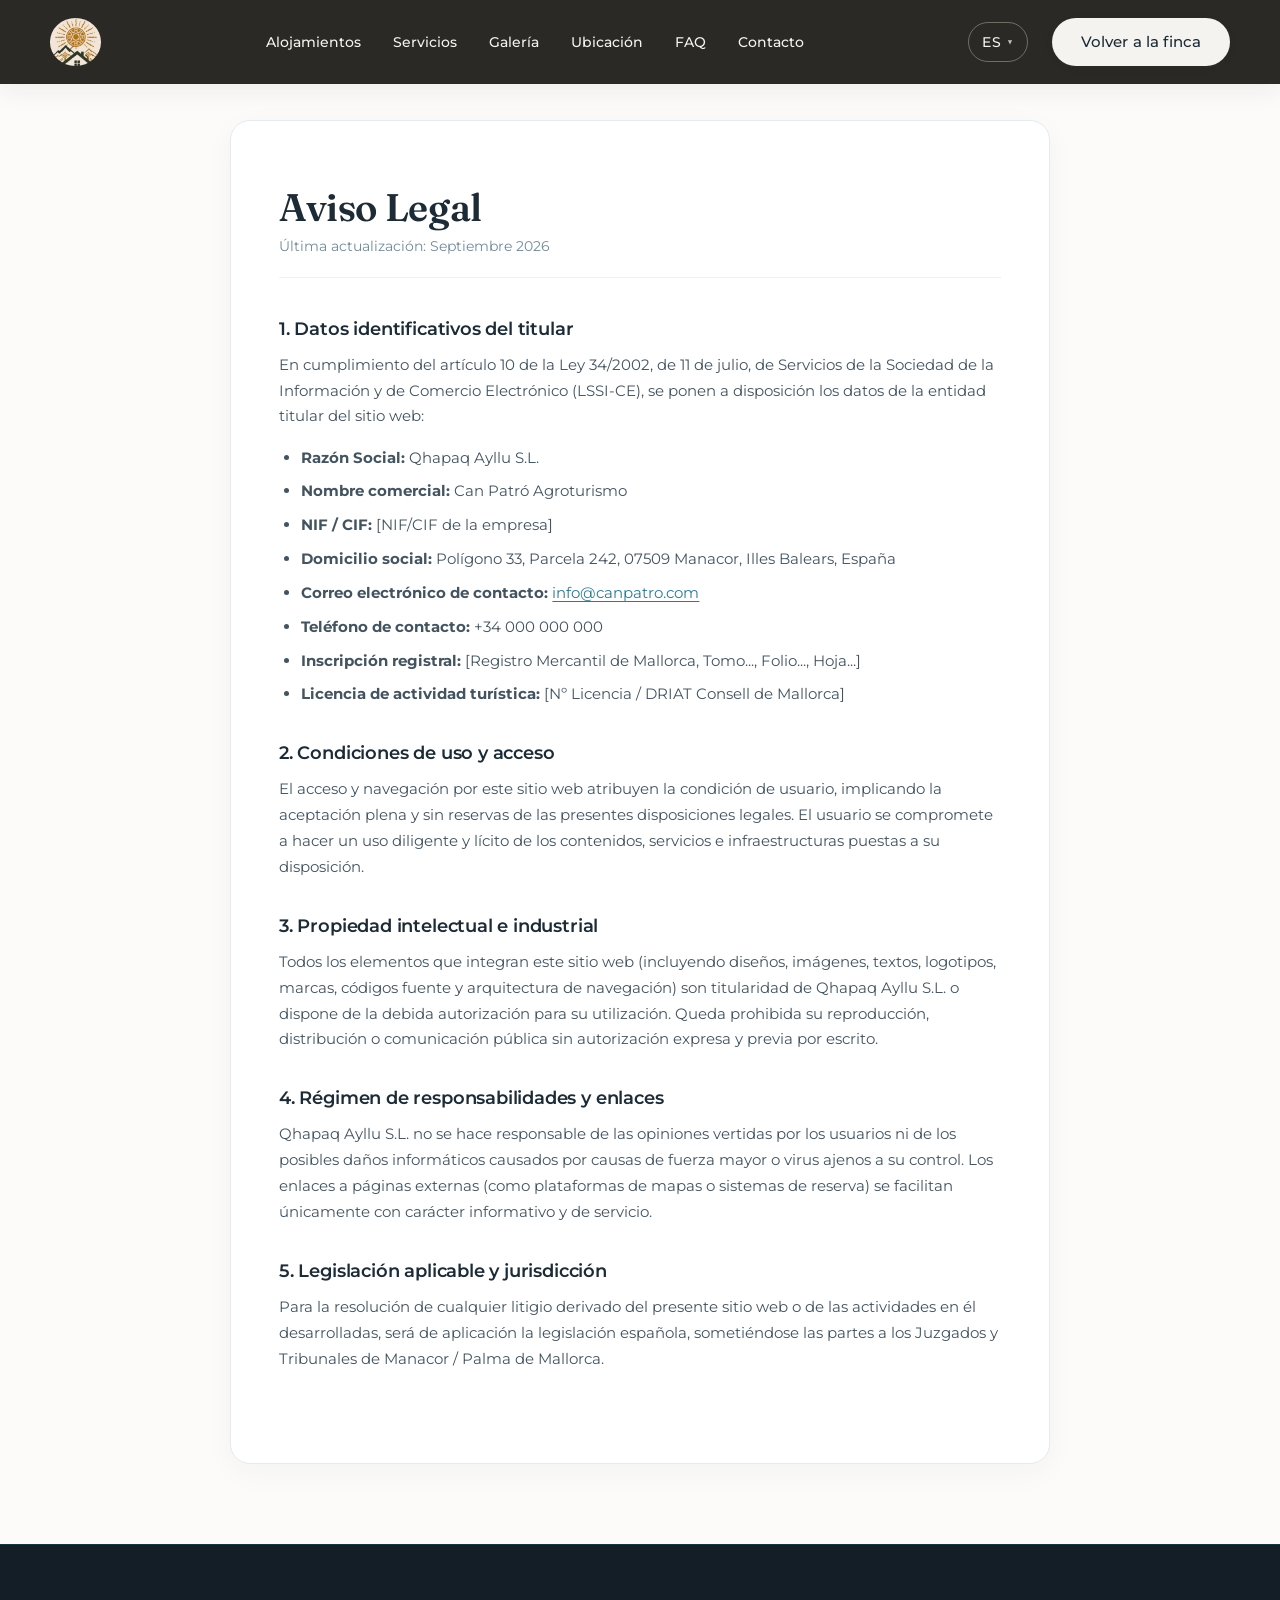
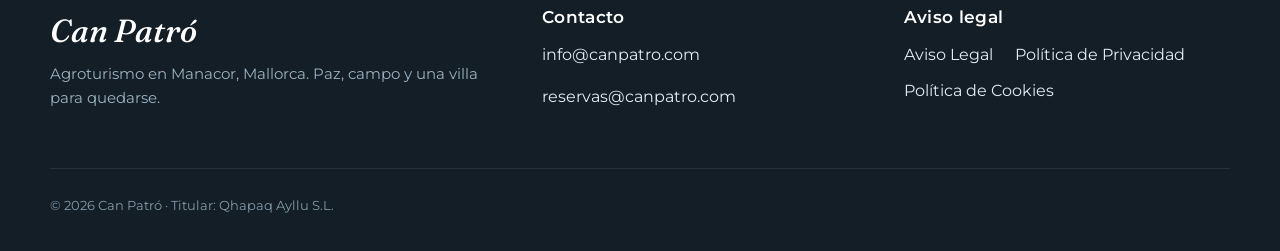
==== aviso-legal.html @ a67575df "Creacion de 4 paginas, reservar.html, las 3 de cosas legales, funciona traduccion en todas." ====
<!DOCTYPE html>
<html lang="es">
  <head>
    <meta charset="utf-8" />
    <meta name="viewport" content="width=device-width, initial-scale=1.0" />
    <title>Aviso Legal | Can Patró Agroturismo</title>
    <link rel="icon" type="image/png" href="logocircular.png" />
    <link rel="preconnect" href="https://fonts.googleapis.com" />
    <link rel="preconnect" href="https://fonts.gstatic.com" crossorigin />
    <link href="https://fonts.googleapis.com/css2?family=Fraunces:ital,opsz,wght@0,9..144,300..600;1,9..144,400;1,9..144,600&family=Montserrat:wght@400;500;600;700&display=swap" rel="stylesheet" />
    <link rel="stylesheet" href="style.css" />
  </head>
  <body>
<!-- CABECERA UNIFICADA (CON IDIOMAS Y MÓVIL) -->
    <header class="site-header scrolled" id="header">
      <div class="header-inner">
        <a class="brand" href="index.html" aria-label="Can Patró - Inicio">
          <img src="logo.png" alt="Can Patró Agroturismo" class="brand-logo-img" />
        </a>

        <!-- Checkbox para abrir el menú móvil -->
        <input type="checkbox" id="nav-toggle" class="nav-toggle" />
        <label for="nav-toggle" class="nav-toggle-label" data-i18n-aria-label="nav.open" aria-label="Abrir menú">
          <span></span>
        </label>

        <!-- Menú con enlaces y etiquetas traducibles -->
        <nav class="site-nav" aria-label="Principal">
          <ul id="nav-menu">
            <li><a href="index.html#alojamientos" data-i18n="nav.alojamientos">Alojamientos</a></li>
            <li><a href="index.html#servicios" data-i18n="nav.servicios">Servicios</a></li>
            <li><a href="index.html#galeria" data-i18n="nav.galeria">Galería</a></li>
            <li><a href="index.html#ubicacion" data-i18n="nav.ubicacion">Ubicación</a></li>
            <li><a href="index.html#faq" data-i18n="nav.faq">FAQ</a></li>
            <li><a href="index.html#contacto" data-i18n="nav.contacto">Contacto</a></li>
            <li class="mobile-only-btn">
              <a class="btn btn-primary nav-cta" href="index.html" data-i18n="nav.back">Volver a la finca</a>
            </li>
          </ul>
        </nav>

        <!-- Selector de idioma y botón en escritorio -->
        <div class="header-actions">
          <div class="lang-menu">
            <div class="lang-current">
              ES <span class="arrow">▾</span>
            </div>
            <ul class="lang-dropdown">
              <li><a href="#" data-lang="es">Español</a></li>
              <li><a href="#" data-lang="en">English</a></li>
              <li><a href="#" data-lang="de">Deutsch</a></li>
            </ul>
          </div>
          <a class="btn btn-nav desktop-only-btn" href="index.html" data-i18n="nav.back">Volver a la finca</a>
        </div>
      </div>
    </header>

    <main class="legal-page-main">
      <div class="legal-container">
        <h1 data-i18n="footer.legal.notice">Aviso Legal</h1>
        <p class="legal-updated">Última actualización: Septiembre 2026</p>

        <section class="legal-block">
          <h2>1. Datos identificativos del titular</h2>
          <p>En cumplimiento del artículo 10 de la Ley 34/2002, de 11 de julio, de Servicios de la Sociedad de la Información y de Comercio Electrónico (LSSI-CE), se ponen a disposición los datos de la entidad titular del sitio web:</p>
          <ul>
            <li><strong>Razón Social:</strong> Qhapaq Ayllu S.L.</li>
            <li><strong>Nombre comercial:</strong> Can Patró Agroturismo</li>
            <li><strong>NIF / CIF:</strong> [NIF/CIF de la empresa]</li>
            <li><strong>Domicilio social:</strong> Polígono 33, Parcela 242, 07509 Manacor, Illes Balears, España</li>
            <li><strong>Correo electrónico de contacto:</strong> <a href="mailto:info@canpatro.com">info@canpatro.com</a></li>
            <li><strong>Teléfono de contacto:</strong> +34 000 000 000</li>
            <li><strong>Inscripción registral:</strong> [Registro Mercantil de Mallorca, Tomo..., Folio..., Hoja...]</li>
            <li><strong>Licencia de actividad turística:</strong> [Nº Licencia / DRIAT Consell de Mallorca]</li>
          </ul>
        </section>

        <section class="legal-block">
          <h2>2. Condiciones de uso y acceso</h2>
          <p>El acceso y navegación por este sitio web atribuyen la condición de usuario, implicando la aceptación plena y sin reservas de las presentes disposiciones legales. El usuario se compromete a hacer un uso diligente y lícito de los contenidos, servicios e infraestructuras puestas a su disposición.</p>
        </section>

        <section class="legal-block">
          <h2>3. Propiedad intelectual e industrial</h2>
          <p>Todos los elementos que integran este sitio web (incluyendo diseños, imágenes, textos, logotipos, marcas, códigos fuente y arquitectura de navegación) son titularidad de Qhapaq Ayllu S.L. o dispone de la debida autorización para su utilización. Queda prohibida su reproducción, distribución o comunicación pública sin autorización expresa y previa por escrito.</p>
        </section>

        <section class="legal-block">
          <h2>4. Régimen de responsabilidades y enlaces</h2>
          <p>Qhapaq Ayllu S.L. no se hace responsable de las opiniones vertidas por los usuarios ni de los posibles daños informáticos causados por causas de fuerza mayor o virus ajenos a su control. Los enlaces a páginas externas (como plataformas de mapas o sistemas de reserva) se facilitan únicamente con carácter informativo y de servicio.</p>
        </section>

        <section class="legal-block">
          <h2>5. Legislación aplicable y jurisdicción</h2>
          <p>Para la resolución de cualquier litigio derivado del presente sitio web o de las actividades en él desarrolladas, será de aplicación la legislación española, sometiéndose las partes a los Juzgados y Tribunales de Manacor / Palma de Mallorca.</p>
        </section>
      </div>
    </main>

<footer class="site-footer">
      <div class="footer-inner">
        <div class="footer-brand">
          <p class="brand-name">Can Patró</p>
          <p data-i18n="footer.tagline">Agroturismo en Manacor, Mallorca. Paz, campo y una villa para quedarse.</p>
        </div>
        <div class="footer-col">
          <h2 data-i18n="footer.contact.heading">Contacto</h2>
          <p><a href="mailto:info@canpatro.com">info@canpatro.com</a></p>
          <p><a href="mailto:reservas@canpatro.com">reservas@canpatro.com</a></p>
        </div>
        <div class="footer-col">
          <h2 data-i18n="footer.legal.heading">Aviso legal</h2>
          <ul class="footer-legal-links">
            <li><a href="aviso-legal.html" data-i18n="footer.legal.notice">Aviso Legal</a></li>
            <li><a href="politica-privacidad.html" data-i18n="footer.legal.privacy">Política de Privacidad</a></li>
            <li><a href="cookies.html" data-i18n="footer.legal.cookies">Política de Cookies</a></li>
          </ul>
        </div>
      </div>
      <div class="footer-legal">
        <p>&copy; 2026 Can Patró · <span data-i18n="footer.owner">Titular: Qhapaq Ayllu S.L.</span></p>
      </div>
    </footer>
    <script src="i18n.js"></script>
    <script src="script.js"></script>
  </body>
</html>
---- style.css ----
/* =========================================================
   Can Patró — Agroturismo en Mallorca
   Hoja de estilos completa · Lujo rústico · Mobile-first
   ========================================================= */

:root {
  /* ============================================================
     Paleta — lujo rústico mallorquín
     Arena y crema cálidas · verde oliva profundo · tierra / terracota
     ============================================================ */
 --paper: #fcfbf9;     /* Fondo principal: blanco cal limpísimo */
  --cream: #f4f3ef;     /* Secciones alternas (Finca, Contacto): gris piedra balear muy suave */
--sand: #ded9cd; /* Neutro claro para marcadores de foto y divisores */
--sand-soft: #eeece6; /* Fondos de Comodidades y Ubicación */

  --olive-deep: #2f3b27; /* verde oliva profundo — cabecera, footer, títulos */
  --olive-deep: #1c2b36; /* Azul marino pizarra profundo (para títulos y textos principales) */
  --olive-900: #202a19; /* casi negro-oliva — estados hover/pressed */
  --olive: #294354;      /* Azul océano templado (para botones y contrastes) */
  --olive-soft: #38a8c4; /* Celeste agua de piscina (para detalles y toques de luz) */

  --terracotta: #c1652a; /* acento tierra / terracota — más vivo, uso decorativo */
  --terracotta-deep: #8b4a20; /* variante oscura, segura para texto/enlaces — sin cambios */

  /* Acento "sol mallorquín" — el toque de alegría, siempre puntual */
  --sun: #e3a23b; /* dorado vivo — fondos e iconos decorativos, NO usar en texto pequeño */
  --sun-deep: #8a5a12; /* dorado oscuro — seguro para texto (contraste AA verificado) */
  --sun-rgb: 227, 162, 59;

  --ink: #262420; /* texto principal — casi negro cálido */
  --stone: #6e6656; /* texto secundario, gris-tierra */
  --white: #ffffff; /* tarjetas */

  /* Sombras muy sutiles, propias de un acabado premium */
  --shadow-xs: 0 2px 10px rgba(38, 34, 28, 0.05);
  --shadow-sm: 0 8px 24px rgba(38, 34, 28, 0.06);
  --shadow-md: 0 16px 38px rgba(38, 34, 28, 0.08);
  --shadow-lg: 0 28px 58px rgba(38, 34, 28, 0.1);

  --radius-sm: 12px;
  --radius-md: 18px;
  --radius-lg: 26px;
  --header-h: 84px;

  --ease-premium: cubic-bezier(0.22, 1, 0.36, 1);

  /* Tipografía — Playfair Display es ahora la serif de toda la página
     (títulos de sección, tarjetas, footer...); la portada principal
     conserva su propia fuente (Fraunces) sin verse afectada por esto,
     ver regla .hero-title-main más abajo */
  --font-serif: "Playfair Display", "Fraunces", Georgia, serif;
  --font-sans: "Montserrat", "Inter", "Segoe UI", sans-serif;
}

/* =========================================================
   Reset base
   ========================================================= */

*,
*::before,
*::after {
  box-sizing: border-box;
}

html {
  scroll-behavior: smooth;
}

body {
  margin: 0;
  font-family: var(--font-sans);
  font-weight: 400;
  color: var(--ink);
  background: var(--paper);
  line-height: 1.65;
  -webkit-font-smoothing: antialiased;
}

img,
figure {
  max-width: 100%;
}

a {
  color: var(--terracotta-deep);
  text-decoration-thickness: 1px;
  text-underline-offset: 0.18em;
}

a:hover {
  color: var(--olive-deep);
}

h1,
h2,
h3,
.brand-name {
  font-family: var(--font-serif);
  font-weight: 600;
  line-height: 1.15;
  letter-spacing: -0.01em;
  color: var(--olive-deep);
}

/* Logotipo tipográfico: itálica sutil para un trazo de firma boutique */
.brand-name {
  font-style: italic;
  font-weight: 500;
  letter-spacing: 0;
}

h1 {
  font-size: clamp(2.3rem, 6vw, 4.2rem);
  margin: 0.2em 0 0.35em;
}

h2 {
  /* Mínimo y escalado en vw sin cambios; solo se amplía el tope máximo
     para dar más presencia en escritorio grande */
  font-size: clamp(1.85rem, 4.2vw, 3.3rem);
  margin: 0.15em 0 0.45em;
}

h3 {
  font-size: 1.4rem;
  margin: 0 0 0.4em;
}

p {
  margin: 0 0 1em;
}

ul,
ol {
  padding-left: 1.2em;
}

button {
  font-family: inherit;
}

/* Foco visible accesible en toda la web */
a:focus-visible,
button:focus-visible,
input:focus-visible,
select:focus-visible,
textarea:focus-visible,
.nav-toggle-label:focus-visible {
  outline: 3px solid var(--olive-deep);
  outline-offset: 3px;
  border-radius: 4px;
}

.skip-link {
  position: absolute;
  left: 1rem;
  top: -4rem;
  background: var(--olive-deep);
  color: var(--cream);
  padding: 0.7rem 1.1rem;
  z-index: 200;
  border-radius: var(--radius-sm);
  transition: top 0.2s ease;
}

.skip-link:focus {
  top: 1rem;
}

.eyebrow {
  margin: 0 0 0.5rem;
  text-transform: uppercase;
  letter-spacing: 0.22em;
  font-size: 0.74rem;
  font-weight: 600;
  color: #2b7a94; /* Azul mediterráneo fresco y legible */
}

.section-inner {
  width: min(1180px, calc(100% - 2.4rem));
  margin: 0 auto;
  padding: 4rem 0;
}

.section-header {
  max-width: 700px;
  margin-bottom: 2.6rem;
}

.section-header.centered {
  margin-left: auto;
  margin-right: auto;
  text-align: center;
}

.split {
  display: grid;
  grid-template-columns: 1.05fr 0.95fr;
  gap: 2.6rem;
  align-items: center;
}

.split.reverse {
  grid-template-columns: 0.95fr 1.05fr;
}

/* Marcador visual de fotografía pendiente — Neutro y Luminoso */
.photo-slot {
  margin: 0;
  display: grid;
  place-items: center;
  min-height: 240px;
  background: #edf3f6; /* Tono gris-celeste calizo muy limpio */
  color: #728a99;
  letter-spacing: 0.14em;
  text-transform: uppercase;
  font-size: 0.72rem;
  font-weight: 600;
  text-align: center;
  padding: 1.2rem;
  border-radius: 20px;
  border: 1px dashed #c8dae2; /* Borde discontinuo suave */
}

/* =========================================================
   Revelado al hacer scroll (alegría con medida)
   El estado oculto solo se aplica si <html> lleva la clase
   .js-reveal-ready (añadida por JS cuando IntersectionObserver
   está disponible y el usuario no pide menos movimiento). Así,
   sin JavaScript, todo el contenido es visible desde el primer
   momento — no depende del script para poder leerse. No se
   aplica a la portada (hero), que ya tiene su propia animación.
   ========================================================= */

.js-reveal-ready .reveal {
  opacity: 0;
  transform: translateY(24px);
  transition: opacity 0.7s var(--ease-premium), transform 0.7s var(--ease-premium);
  transition-delay: var(--reveal-delay, 0s);
}

.js-reveal-ready .reveal.is-visible {
  opacity: 1;
  transform: none;
}

/* Línea de acento que se dibuja bajo los títulos de sección al aparecer */
.js-reveal-ready .reveal h2::after {
  content: "";
  display: block;
  width: 0;
  height: 2px; /* Reducido de 3px a 2px para que sea estilizada */
  margin-top: 0.6rem;
  background: #38a8c4; /* Celeste agua de piscina */
  border-radius: 2px;
  transition: width 0.9s var(--ease-premium) 0.15s;
}

.js-reveal-ready .reveal.is-visible h2::after {
  width: 72px;
}

.js-reveal-ready .section-header.centered.reveal h2::after,
.js-reveal-ready .cta-inner.reveal h2::after {
  margin-left: auto;
  margin-right: auto;
}

/* =========================================================
   Botones
   ========================================================= */

.btn {
  position: relative;
  isolation: isolate;
  display: inline-flex;
  align-items: center;
  justify-content: center;
  gap: 0.4rem;
  min-height: 48px;
  padding: 0.85rem 1.6rem;
  border-radius: 999px;
  border: 1px solid transparent;
  font-family: var(--font-sans);
  font-size: 0.92rem;
  font-weight: 600;
  letter-spacing: 0.01em;
  text-decoration: none;
  cursor: pointer;
  box-shadow: var(--shadow-xs);
  transition: transform 0.4s var(--ease-premium), box-shadow 0.4s var(--ease-premium),
    color 0.3s ease, border-color 0.3s ease, letter-spacing 0.3s ease;
}

/* Capa de color que se funde suavemente al pasar el ratón —
   así el cambio de tono es un fundido real, no un salto brusco */
.btn::before {
  content: "";
  position: absolute;
  inset: 0;
  z-index: -1;
  border-radius: inherit;
  opacity: 0;
  transition: opacity 0.4s var(--ease-premium);
}

.btn:hover {
  transform: translateY(-2px);
  letter-spacing: 0.03em;
  box-shadow: var(--shadow-sm);
}

.btn:hover::before {
  opacity: 1;
}

.btn:active {
  transform: translateY(0);
  box-shadow: var(--shadow-xs);
}

.btn-primary {
  background: linear-gradient(135deg, var(--olive) 0%, var(--olive-deep) 130%);
  color: var(--white);
}

/* Antes esta capa oscurecía el botón casi a negro en hover — sobre fondos
   oscuros (como la portada) el texto blanco perdía contraste y "se apagaba".
   Ahora aclara hacia un dorado cálido: más alegre y siempre legible. */
.btn-primary::before {
  background: linear-gradient(135deg, #38a8c4 0%, #1c2b36 130%);
}

/* Bug corregido: la regla genérica a:hover (más específica que .btn-primary)
   volvía el texto verde oscuro al pasar el ratón. Lo fijamos en blanco
   siempre, y añadimos un resplandor cálido puntual. */
.btn-primary:hover,
.btn-primary:focus-visible {
  color: var(--white);
  box-shadow: var(--shadow-sm), 0 10px 26px rgba(227, 162, 59, 0.35);
}

.btn-ghost,
.btn-nav {
  background: transparent;
  color: var(--cream);
  border-color: rgba(244, 236, 221, 0.5);
  box-shadow: none;
}

.btn-ghost::before,
.btn-nav::before {
  background: var(--cream);
}

.btn-ghost:hover,
.btn-nav:hover {
  color: var(--olive-deep);
  border-color: var(--cream);
  box-shadow: var(--shadow-sm);
}

.btn-outline {
  background: transparent;
  color: var(--olive-deep);
  border-color: rgba(47, 59, 39, 0.3);
  box-shadow: none;
}

.btn-outline::before {
  background: var(--olive-deep);
}

.btn-outline:hover {
  color: var(--cream);
  border-color: var(--olive-deep);
  box-shadow: var(--shadow-sm);
}

.btn-block {
  width: 100%;
}

/* =========================================================
   Cabecera
   ========================================================= */

.site-header {
  position: fixed; /* Lo fijamos flotando sobre la foto */
  width: 100%;
  top: 0;
  z-index: 80;
  background: transparent; /* Empieza 100% transparente */
  color: var(--cream);
  transition: background-color 0.4s ease, backdrop-filter 0.4s ease;
}

/* Esta clase se encenderá mágicamente al bajar */
.site-header.scrolled {
  /* Más opaco y algo más oscuro que antes — con una foto muy clara
     detrás, 0.75 no daba suficiente contraste a las letras del menú */
  background: rgba(24, 23, 19, 0.92);
  backdrop-filter: blur(16px);
  -webkit-backdrop-filter: blur(16px);
  box-shadow: var(--shadow-sm);
}

.header-inner {
  width: min(1180px, calc(100% - 2.4rem));
  margin: 0 auto;
  min-height: var(--header-h);
  display: flex;
  align-items: center;
  justify-content: space-between;
  gap: 1rem;
}

/* El header ahora flota fijo sobre el contenido (position: fixed);
   esto evita que los enlaces del menú "#alojamientos", etc. dejen el
   destino tapado debajo del header al saltar a la sección */
main section[id] {
  scroll-margin-top: var(--header-h);
}

.brand {
  color: var(--cream);
  text-decoration: none;
  display: flex;
  flex-direction: column;
  flex-shrink: 0;
}

.brand:hover {
  color: var(--sand);
}

.brand-kicker {
  font-size: 0.64rem;
  letter-spacing: 0.26em;
  text-transform: uppercase;
  opacity: 0.85;
}

.brand-name {
  font-size: 1.6rem;
  color: inherit;
}

.brand-logo {
  /* Un poco más grande para que respire y se note en el header —
     el círculo se mantiene: el emblema (sol + montaña) es un motivo
     redondo por naturaleza, un recorte cuadrado lo cortaría mal */
  max-height: 68px;
  width: auto;
  transition: transform 0.3s ease;
  border-radius: 50%;
}

.brand:hover .brand-logo {
  transform: scale(1.05);
}
/* Selector de idioma */
.lang-switch {
  display: flex;
  align-items: center;
  gap: 0.25rem;
  border: 1px solid rgba(244, 236, 221, 0.3);
  border-radius: 999px;
  padding: 0.2rem;
  order: 3;
}

.lang-btn {
  border: 0;
  background: transparent;
  color: var(--cream);
  font-size: 0.76rem;
  font-weight: 600;
  letter-spacing: 0.04em;
  padding: 0.35rem 0.6rem;
  border-radius: 999px;
  cursor: pointer;
  min-height: 32px;
}

.lang-btn:hover {
  background: rgba(244, 236, 221, 0.15);
}

.lang-btn[aria-pressed="true"] {
  background: var(--cream);
  color: var(--olive-deep);
}

.nav-toggle {
  position: absolute;
  opacity: 0;
  pointer-events: none;
}

.nav-toggle-label {
  display: none;
  width: 44px;
  height: 44px;
  position: relative;
  cursor: pointer;
  order: 4;
  flex-shrink: 0;
}

.nav-toggle-label span,
.nav-toggle-label span::before,
.nav-toggle-label span::after {
  position: absolute;
  width: 22px;
  height: 2px;
  background: var(--cream);
  left: 11px;
  content: "";
  transition: transform 0.2s ease, opacity 0.2s ease;
}

.nav-toggle-label span {
  top: 21px;
}

.nav-toggle-label span::before {
  top: -7px;
}

.nav-toggle-label span::after {
  top: 7px;
}

.nav-toggle:checked ~ .nav-toggle-label span {
  background: transparent;
}

.nav-toggle:checked ~ .nav-toggle-label span::before {
  transform: rotate(45deg) translate(5px, 6px);
}

.nav-toggle:checked ~ .nav-toggle-label span::after {
  transform: rotate(-45deg) translate(5px, -6px);
}

.site-nav {
  order: 5;
}

.site-nav ul {
  display: flex;
  align-items: center;
  gap: 2rem;
  list-style: none;
  margin: 0;
  padding: 0;
}

.site-nav a {
  color: var(--cream);
  text-decoration: none;
  font-size: 0.9rem;
  font-weight: 500;
}

.site-nav a:hover {
  color: var(--sand);
}

/* =========================================================
   Hero
   ========================================================= */

.hero {
  position: relative;
  min-height: 100svh;
  display: grid;
  place-items: center stretch; /* Esto centra el bloque verticalmente */
  color: var(--cream);
  overflow: hidden;
}

.hero-media {
  position: absolute;
  inset: 0;
  width: 100%;
  height: 100%;
  object-fit: cover;
  border-radius: 0;
}

/* Oscurecemos un poquito el fondo para que el texto blanco resalte perfecto */
.hero-overlay {
  position: absolute;
  inset: 0;
  background: linear-gradient(180deg, rgba(38, 36, 32, 0.6) 0%, rgba(38, 36, 32, 0.15) 50%, rgba(38, 36, 32, 0.7) 100%);
}

@keyframes efectoElegante {
  0% { opacity: 0; transform: translateY(30px); }
  100% { opacity: 1; transform: translateY(0); }
}

.hero-content {
  position: relative;
  width: min(1180px, calc(100% - 2.4rem));
  margin: 0 auto;
  padding: 4rem 0;
  display: flex;
  flex-direction: column;
  align-items: center; /* Centra horizontalmente */
  text-align: center;
}

/* El título gigante de Can Patró — fuente fijada explícitamente para
   que la portada no cambie aunque el resto de la web use otra fuente */
.hero-title-main {
  font-family: "Fraunces", Georgia, serif;
  font-size: clamp(3.5rem, 8vw, 6.5rem);
  margin: 0 0 0.5rem;
  color: var(--cream);
  text-shadow: 0 4px 16px rgba(0,0,0,0.5);
  animation: efectoElegante 1.2s cubic-bezier(0.22, 1, 0.36, 1) forwards;
}

.hero-subtitle {
  font-size: clamp(1.1rem, 2.5vw, 1.4rem);
  font-weight: 300;
  max-width: 600px;
  margin-bottom: 2.5rem;
  text-shadow: 0 2px 10px rgba(0,0,0,0.5);
  opacity: 0; 
  animation: efectoElegante 1.2s cubic-bezier(0.22, 1, 0.36, 1) 0.3s forwards;
}

.hero-actions {
  display: flex;
  flex-wrap: wrap;
  justify-content: center;
  gap: 1rem;
  margin: 0;
  opacity: 0;
  animation: efectoElegante 1.2s cubic-bezier(0.22, 1, 0.36, 1) 0.6s forwards;
}

/* =========================================================
   Intro
   ========================================================= */

.intro {
  background: var(--cream);
}

/* Métricas de la finca estilo boutique */
.intro-stats-grid {
  display: grid;
  grid-template-columns: repeat(4, 1fr);
  gap: 1rem;
  margin: 1.8rem 0;
  padding: 1.2rem 0;
  border-top: 1px solid #e3ebf0;
  border-bottom: 1px solid #e3ebf0;
}

.stat-item {
  display: flex;
  flex-direction: column;
}

.stat-num {
  font-family: var(--font-serif);
  font-size: 1.7rem;
  font-weight: 600;
  color: #1c2b36;
  line-height: 1;
}

.stat-unit {
  font-size: 0.72rem;
  font-weight: 600;
  color: #38a8c4;
  text-transform: uppercase;
  margin-top: 0.2rem;
}

.stat-desc {
  font-size: 0.78rem;
  color: #556773;
  margin-top: 0.2rem;
}

@media (max-width: 600px) {
  .intro-stats-grid {
    grid-template-columns: repeat(2, 1fr);
    gap: 1.2rem;
  }
}

.intro-photo {
  min-height: 380px;
}

.location-note {
  padding: 1rem 0 0;
  border-top: 1px solid rgba(110, 102, 86, 0.2);
  color: var(--stone);
}

/* =========================================================
   Alojamientos
   ========================================================= */

/* =========================================================
   ALOJAMIENTOS — ESTILO TARJETAS BOUTIQUE MEDITERRÁNEAS
   ========================================================= */

.stays {
  background: var(--paper);
  padding: 2rem 0 4rem;
}

.stays-grid {
  display: grid;
  grid-template-columns: repeat(3, 1fr);
  gap: 1.8rem;
}

.stay-card {
  display: flex;
  flex-direction: column;
  background: #ffffff;
  border-radius: 20px;
  overflow: hidden;
  border: 1px solid #e3ebf0;
  box-shadow: 0 10px 30px rgba(28, 43, 54, 0.05);
  transition: transform 0.4s var(--ease-premium), box-shadow 0.4s var(--ease-premium), border-color 0.3s ease;
}

.stay-card:hover {
  transform: translateY(-8px);
  border-color: #38a8c4;
  box-shadow: 0 20px 42px rgba(28, 43, 54, 0.12);
}

/* Contenedor de la foto con etiqueta flotante */
.stay-card-media {
  position: relative;
  overflow: hidden;
}

.stay-tag {
  position: absolute;
  top: 14px;
  left: 14px;
  z-index: 2;
  background: rgba(28, 43, 54, 0.82);
  backdrop-filter: blur(8px);
  color: #ffffff;
  font-size: 0.72rem;
  font-weight: 600;
  letter-spacing: 0.06em;
  text-transform: uppercase;
  padding: 0.4rem 0.8rem;
  border-radius: 999px;
  border: 1px solid rgba(255, 255, 255, 0.2);
}

/* Marcador temporal de fotos limpio y luminoso (adiós marrón) */
.stay-card .photo-slot {
  margin: 0;
  border-radius: 0;
  border: 0;
  min-height: 220px;
  background: #eef3f6;
  color: #6e8492;
  font-size: 0.75rem;
  letter-spacing: 0.12em;
  transition: transform 0.6s var(--ease-premium);
}

.stay-card:hover .photo-slot {
  transform: scale(1.05);
}

/* Cuerpo de la tarjeta */
.stay-card-body {
  padding: 1.8rem 1.6rem 1.6rem;
  display: flex;
  flex-direction: column;
  flex: 1;
}

.stay-card-header {
  display: flex;
  align-items: center;
  justify-content: space-between;
  margin-bottom: 0.6rem;
}

.stay-card-header h3 {
  font-size: 1.35rem;
  margin: 0;
  color: var(--olive-deep); /* Azul marino pizarra */
}

/* Numerador estilizado tipo revista */
.stay-index {
  font-family: var(--font-serif);
  font-style: italic;
  font-size: 1.15rem;
  font-weight: 600;
  color: #38a8c4;
}

.stay-card-body p {
  color: #556773;
  font-size: 0.92rem;
  line-height: 1.6;
  margin-bottom: 1.2rem;
  flex-grow: 1;
}

/* Pastillas de características (chips) */
.stay-features {
  list-style: none;
  padding: 0;
  margin: 0 0 1.6rem 0;
  display: flex;
  flex-wrap: wrap;
  gap: 0.45rem;
}

.stay-features li {
  font-size: 0.76rem;
  font-weight: 500;
  color: #2b4859;
  background: #f0f6f8;
  border: 1px solid #d8e8ee;
  padding: 0.3rem 0.65rem;
  border-radius: 6px;
}

/* Botón de la tarjeta */
.btn-stay {
  display: flex;
  align-items: center;
  justify-content: space-between;
  width: 100%;
  padding: 0.8rem 1.2rem;
  background: #fafcfd;
  color: var(--olive-deep) !important;
  border: 1px solid #d4e3eb;
  border-radius: 12px;
  font-size: 0.9rem;
  font-weight: 600;
  text-decoration: none;
  box-shadow: none;
  transition: all 0.3s ease;
}

.btn-stay:hover {
  background: var(--olive-deep);
  color: #ffffff !important;
  border-color: var(--olive-deep);
  transform: translateY(-2px);
  box-shadow: 0 6px 18px rgba(28, 43, 54, 0.18);
}

/* =========================================================
   SERVICIOS Y COMODIDADES — CUADRÍCULA BALEAR 4x2
   ========================================================= */

.amenities {
  background: var(--sand-soft);
  padding: 2rem 0 4rem;
}

/* 4 columnas en ordenador para equilibrar la pantalla */
.amenity-grid {
  display: grid;
  grid-template-columns: repeat(4, 1fr);
  gap: 1.2rem;
}

.amenity-card {
  display: flex;
  flex-direction: column;
  align-items: center;
  text-align: center;
  gap: 1rem;
  background: #ffffff;
  border-radius: 16px;
  padding: 1.8rem 1.2rem;
  border: 1px solid #e3ebf0;
  box-shadow: 0 6px 20px rgba(28, 43, 54, 0.04);
  transition: transform 0.35s var(--ease-premium), box-shadow 0.35s var(--ease-premium), border-color 0.3s ease;
}

.amenity-card:hover {
  transform: translateY(-5px);
  border-color: #38a8c4;
  box-shadow: 0 14px 30px rgba(56, 168, 196, 0.12);
}

/* Icono circular celeste en reposo */
.amenity-icon {
  display: grid;
  place-items: center;
  width: 54px;
  height: 54px;
  border-radius: 50%;
  background: #f0f6f8;
  color: #2b7a94;
  flex-shrink: 0;
  transition: background-color 0.3s ease, color 0.3s ease, transform 0.3s ease;
}

/* Al pasar el cursor: se enciende en celeste piscina con icono blanco (adiós mostaza) */
.amenity-card:hover .amenity-icon {
  background: #38a8c4;
  color: #ffffff;
  transform: scale(1.08);
}

.amenity-icon svg {
  width: 24px;
  height: 24px;
}

.amenity-card h3 {
  font-family: var(--font-sans);
  font-weight: 500;
  font-size: 0.95rem;
  line-height: 1.35;
  margin: 0;
  color: var(--olive-deep); /* Azul marino pizarra */
}

/* Ajuste responsive para tablet y móvil */
@media (max-width: 960px) {
  .amenity-grid {
    grid-template-columns: repeat(2, 1fr);
  }
}

@media (max-width: 520px) {
  .amenity-grid {
    grid-template-columns: 1fr;
  }
}

/* =========================================================
   GALERÍA — CUADRÍCULA SIMÉTRICA Y EQUILIBRADA (SIN HUECOS)
   ========================================================= */

.gallery {
  background: var(--paper);
  padding: 2.5rem 0 4.5rem;
}

.gallery-grid {
  display: grid;
  grid-template-columns: repeat(4, 1fr); /* 4 columnas perfectas */
  gap: 2rem;
}

/* Todas las fotos con la misma proporción elegante */
.gallery-grid .photo-slot {
  margin: 0;
  width: 100%;
  aspect-ratio: 16 / 10; /* Proporción fotográfica apaisada */
  min-height: auto;
  border-radius: 16px;
  background: #edf3f6;
  border: 1px dashed #c8dae2;
  color: #728a99;
  display: grid;
  place-items: center;
  transition: transform 0.35s var(--ease-premium), box-shadow 0.35s var(--ease-premium), border-color 0.3s ease;
}

/* Efecto suave al pasar el cursor */
.gallery-grid .photo-slot:hover {
  transform: translateY(-4px);
  border-color: #38a8c4;
  box-shadow: 0 10px 25px rgba(28, 43, 54, 0.1);
}

/* Fotos ocultas por defecto (se muestran al pulsar el botón) */
.gallery-grid .photo-slot[hidden] {
  display: none;
}

.gallery-cta {
  display: flex;
  justify-content: center;
  margin-top: 2.5rem;
}

/* Botón "Ver más fotos" en azul marino y redondeado */
#gallery-more {
  background: transparent;
  color: #1c2b36;
  border: 1.5px solid #1c2b36;
  padding: 0.75rem 2.2rem;
  border-radius: 999px;
  font-size: 0.92rem;
  font-weight: 600;
  cursor: pointer;
  transition: all 0.3s ease;
}

#gallery-more:hover {
  background: #1c2b36;
  color: #ffffff;
  transform: translateY(-2px);
  box-shadow: 0 8px 20px rgba(28, 43, 54, 0.18);
}

/* Responsive: 2 columnas en tablet y móvil para que no se deforme */
@media (max-width: 860px) {
  .gallery-grid {
    grid-template-columns: repeat(2, 1fr);
    gap: 0.9rem;
  }
}

@media (max-width: 480px) {
  .gallery-grid {
    grid-template-columns: 1fr; /* 1 columna en pantallas muy pequeñas */
  }
}

/* =========================================================
   Ubicación
   ========================================================= */

.location {
  background: var(--sand-soft);
}

.location-grid {
  display: grid;
  grid-template-columns: 1.1fr 0.9fr;
  gap: 1.6rem;
  align-items: stretch;
}

.location-map {
  display: flex;
  flex-direction: column;
  border-radius: var(--radius-lg);
  overflow: hidden;
  box-shadow: var(--shadow-sm);
  min-height: 340px;
  border: 1px solid rgba(110, 102, 86, 0.15);
  background: var(--white);
}

.map-caption {
  display: flex;
  align-items: center;
  flex-wrap: wrap;
  gap: 0.5rem;
  margin: 0;
  padding: 0.85rem 1.1rem;
  font-size: 0.85rem;
  color: var(--stone);
  border-bottom: 1px solid rgba(110, 102, 86, 0.15);
}

.map-caption strong {
  color: var(--olive-deep);
  font-family: var(--font-serif);
  font-size: 1rem;
}

.map-reset-btn {
  margin-left: auto;
  background: transparent;
  border: 1px solid rgba(47, 59, 39, 0.25);
  color: var(--olive-deep);
  font-family: var(--font-sans);
  font-size: 0.76rem;
  font-weight: 600;
  padding: 0.3rem 0.7rem;
  border-radius: 999px;
  cursor: pointer;
  transition: background-color 0.3s ease, color 0.3s ease;
}

.map-reset-btn:hover {
  background: var(--olive-deep);
  color: var(--cream);
}

.location-map iframe {
  width: 100%;
  flex: 1;
  min-height: 340px;
  border: 0;
  display: block;
}

/* =========================================================
   UBICACIÓN — PALETA COSTERA BALEAR (SIN CREMAS NI VERDES)
   ========================================================= */

.location-card {
  background: #ffffff;
  border-radius: var(--radius-lg);
  padding: 2.2rem 2rem;
  box-shadow: 0 14px 38px rgba(28, 43, 54, 0.07);
  border: 1px solid #e3ebf0;
  display: flex;
  flex-direction: column;
  justify-content: center;
}

/* 1. Caja de dirección: Celeste hielo fresco (adiós crema) */
.location-address {
  font-style: normal;
  background: #f0f6f8; /* Celeste niebla / hielo muy sutil y luminoso */
  padding: 1.3rem 1.4rem;
  border-radius: var(--radius-md);
  margin-bottom: 1.5rem;
  border: 1px solid #d7e7ed;
  color: #556773;
}

/* 2. Título Can Patró en Azul Marino Pizarra */
.location-address strong {
  display: block;
  color: #1c2b36; /* Azul marino profundo elegante */
  font-family: var(--font-serif);
  font-size: 1.35rem;
  margin-bottom: 0.25rem;
  letter-spacing: -0.01em;
}

/* Lista interactiva de lugares cercanos */
.distance-list {
  list-style: none;
  margin: 0;
  padding: 0;
  display: grid;
  gap: 0.75rem;
}

.distance-list li {
  display: flex;
  align-items: center;
  background: #f9fbfc; /* Blanco azulado pulcro */
  border: 1px solid #e6eef2;
  border-radius: 12px;
  padding: 0.35rem 0.5rem;
  transition: all 0.3s ease;
}

/* Al pasar el cursor por la fila */
.distance-list li:hover,
.distance-list li.is-active {
  background: #ffffff;
  border-color: #38a8c4; /* Borde celeste luminoso */
  box-shadow: 0 6px 20px rgba(56, 168, 196, 0.12);
  transform: translateY(-2px);
}

.distance-btn {
  flex: 1;
  display: flex;
  align-items: center;
  gap: 0.9rem;
  min-height: 44px;
  padding: 0.4rem 0.6rem;
  border: 0;
  background: transparent;
  font-family: var(--font-sans);
  font-size: 0.95rem;
  font-weight: 500;
  color: #1c2b36;
  cursor: pointer;
}

/* Icono circular */
.distance-btn svg {
  width: 20px;
  height: 20px;
  color: #2b7a94;
  background: rgba(56, 168, 196, 0.12);
  padding: 6px;
  box-sizing: content-box;
  border-radius: 50%;
  flex-shrink: 0;
  transition: all 0.3s ease;
}

.distance-list li:hover .distance-btn svg,
.distance-list li.is-active .distance-btn svg {
  background: #38a8c4;
  color: #ffffff;
}

/* 3. Pastilla de minutos: Celeste y Azul */
.distance-value {
  margin-left: auto;
  font-size: 0.82rem;
  font-weight: 600;
  color: #315569;
  background: #e2edf2; /* Gris-celeste suave en reposo */
  padding: 0.35rem 0.8rem;
  border-radius: 999px;
  letter-spacing: 0.02em;
  transition: all 0.3s ease;
}

/* Al pasar el cursor: celeste piscina nítido */
.distance-list li:hover .distance-value,
.distance-list li.is-active .distance-value {
  background: #38a8c4;
  color: #ffffff;
  box-shadow: 0 2px 8px rgba(56, 168, 196, 0.3);
}

/* 4. Flecha lateral: deja el marrón y pasa a azul */
.distance-arrow-link {
  display: flex;
  align-items: center;
  justify-content: center;
  width: 40px;
  flex-shrink: 0;
  border-radius: var(--radius-sm);
  color: #2b7a94;
  text-decoration: none;
}

.distance-arrow {
  width: 16px;
  height: 16px;
  flex-shrink: 0;
  opacity: 0;
  transform: translateX(-6px);
  transition: opacity 0.3s ease, transform 0.35s var(--ease-premium);
}

.distance-list li:hover .distance-arrow,
.distance-arrow-link:focus-visible .distance-arrow {
  opacity: 1;
  transform: translateX(0);
}

/* =========================================================
   Blog / Descubre Mallorca
   ========================================================= */

.blog {
  background: var(--paper);
}

.blog-grid {
  display: grid;
  grid-template-columns: repeat(3, 1fr);
  gap: 1.6rem;
}

.blog-card {
  background: var(--white);
  border-radius: var(--radius-lg);
  overflow: hidden;
  box-shadow: var(--shadow-sm);
  display: flex;
  flex-direction: column;
  transition: transform 0.5s var(--ease-premium), box-shadow 0.5s var(--ease-premium);
}

.blog-card:hover {
  transform: translateY(-8px);
  box-shadow: var(--shadow-lg);
}

.blog-card .photo-slot {
  border-radius: 0;
  border: 0;
  min-height: 190px;
  overflow: hidden;
  transition: transform 0.7s var(--ease-premium);
}

.blog-card:hover .photo-slot {
  transform: scale(1.08);
}

.blog-card-body {
  padding: 1.5rem 1.4rem 1.7rem;
  display: flex;
  flex-direction: column;
  flex: 1;
}

.blog-date {
  font-size: 0.72rem;
  text-transform: uppercase;
  letter-spacing: 0.14em;
  color: var(--terracotta-deep);
  font-weight: 600;
  margin-bottom: 0.5rem;
}

.blog-card h3 {
  font-size: 1.25rem;
}

.blog-excerpt {
  color: var(--stone);
  flex: 1;
  display: -webkit-box;
  -webkit-line-clamp: 2;
  -webkit-box-orient: vertical;
  overflow: hidden;
}

.blog-link {
  display: inline-flex;
  align-items: center;
  gap: 0.35rem;
  font-weight: 600;
  text-decoration: none;
  margin-top: 0.6rem;
}

.blog-link::after {
  content: "\2192";
  transition: transform 0.2s ease;
}

.blog-link:hover::after {
  transform: translateX(3px);
}

/* =========================================================
   Página de detalle "Entorno" (lugares cercanos)
   ========================================================= */

.place-hero {
  background: var(--cream);
}

.place-hero-media {
  min-height: 260px;
  border-radius: 0;
  border: 0;
}

.place-detail-wrap {
  background: var(--paper);
}

.place-detail-inner {
  max-width: 760px;
}

.back-link {
  display: inline-flex;
  align-items: center;
  gap: 0.4rem;
  font-size: 0.85rem;
  font-weight: 600;
  text-decoration: none;
  margin-bottom: 2rem;
  color: var(--terracotta-deep);
}

.back-link:hover {
  color: var(--olive-deep);
}

.place-detail h1 {
  font-size: clamp(2rem, 4.5vw, 3.1rem);
}

.place-distance {
  display: inline-block;
  background: var(--sand-soft);
  color: var(--olive-deep);
  font-weight: 600;
  font-size: 0.9rem;
  padding: 0.45rem 1rem;
  border-radius: 999px;
  margin-bottom: 1.6rem;
}

.place-detail p:not(.place-distance) {
  color: var(--stone);
  font-size: 1.05rem;
}

.place-detail .hero-actions {
  margin-top: 1.8rem;
}

/* =========================================================
   PREGUNTAS FRECUENTES (FAQ) — PALETA MARINA Y CELESTE
   ========================================================= */

.faq {
  background: var(--sand-soft);
}

.faq-list {
  display: grid;
  gap: 1rem;
  max-width: 840px;
  margin: 0 auto;
}

.faq-item {
  background: #ffffff;
  border: 1px solid #e3ebf0;
  border-radius: var(--radius-md);
  box-shadow: 0 4px 16px rgba(28, 43, 54, 0.04);
  overflow: hidden;
  transition: box-shadow 0.35s var(--ease-premium), border-color 0.35s ease, transform 0.25s ease;
}

/* Al pasar el cursor por la tarjeta */
.faq-item:hover {
  border-color: #b8dbe5;
  box-shadow: 0 8px 24px rgba(56, 168, 196, 0.1);
  transform: translateY(-2px);
}

/* Cuando la pregunta está abierta */
.faq-item[open] {
  box-shadow: 0 12px 30px rgba(28, 43, 54, 0.08);
  border-color: #38a8c4; /* Borde celeste nítido */
}

.faq-question {
  display: flex;
  align-items: center;
  justify-content: space-between;
  gap: 1rem;
  padding: 1.25rem 1.6rem;
  cursor: pointer;
  list-style: none;
  font-family: var(--font-serif);
  font-weight: 600;
  font-size: 1.08rem;
  color: var(--olive-deep); /* Azul marino profundo */
  transition: color 0.25s ease;
}

.faq-question::-webkit-details-marker {
  display: none;
}

/* Al pasar el ratón: azul mediterráneo limpio (adiós al amarillo) */
.faq-question:hover {
  color: #2b7a94;
}

/* Flecha desplegable en reposo */
.faq-icon {
  width: 22px;
  height: 22px;
  flex-shrink: 0;
  color: #2b7a94; /* Azul suave */
  transition: transform 0.4s var(--ease-premium), color 0.3s ease;
}

/* Flecha cuando se abre la respuesta: gira y se ilumina en celeste */
.faq-item[open] .faq-icon {
  transform: rotate(180deg);
  color: #38a8c4; /* Celeste agua de piscina */
}

/* Contenedor de la respuesta animada */
.faq-answer {
  height: 0;
  overflow: hidden;
  transition: height 0.4s var(--ease-premium);
}

.faq-answer-inner {
  margin: 0;
  padding: 0 1.6rem 1.5rem;
  color: #556773; /* Gris pizarra suave y descansado */
  line-height: 1.7;
}

/* =========================================================
   CTA / Contacto
   ========================================================= */

.cta-band {
  background: var(--olive-deep);
  color: var(--cream);
}

/* Bug corregido: el h2 heredaba color: var(--olive-deep) de la regla
   general de títulos — exactamente el mismo tono que el fondo de esta
   sección, así que el texto quedaba invisible. */
.cta-band h2 {
  color: var(--cream);
}

.cta-inner {
  text-align: center;
  max-width: 720px;
}

.cta-band p a {
  color: var(--sand);
}

.cta-band .hero-actions {
  justify-content: center;
}

/* =========================================================
   CONTACTO — ESTILO BOUTIQUE EQUILIBRADO
   ========================================================= */

.contact {
  background: var(--cream);
  padding: 2rem 0 4rem;
}

.contact-grid {
  display: grid;
  grid-template-columns: 1.15fr 0.85fr;
  gap: 2.2rem;
  align-items: start;
}

/* Tarjeta 1: Formulario */
.contact-form-card {
  background: #ffffff;
  padding: 2.4rem;
  border-radius: var(--radius-lg);
  border: 1px solid rgba(110, 102, 86, 0.12);
  box-shadow: 0 12px 36px rgba(0, 0, 0, 0.05);
  display: grid;
  gap: 1.1rem;
}

.contact-form-card label {
  display: grid;
  gap: 0.4rem;
  font-size: 0.88rem;
  color: var(--olive-deep);
  font-weight: 600;
}

.contact-form-card input,
.contact-form-card select,
.contact-form-card textarea {
  width: 100%;
  border: 1px solid #dcd7ce;
  background: #fdfcf9;
  border-radius: 12px;
  padding: 0.85rem 1rem;
  font: inherit;
  color: var(--ink);
  transition: border-color 0.25s ease, box-shadow 0.25s ease;
}

.contact-form-card input:focus,
.contact-form-card select:focus,
.contact-form-card textarea:focus {
  outline: none;
  border-color: #38a8c4;
  box-shadow: 0 0 0 3px rgba(56, 168, 196, 0.18);
  background: #ffffff;
}

/* Casilla legal RGPD */
.checkbox-label {
  display: flex !important;
  align-items: flex-start;
  gap: 0.6rem;
  font-size: 0.82rem !important;
  font-weight: 400 !important;
  color: #5c5546 !important;
  line-height: 1.4;
  margin: 0.2rem 0;
  cursor: pointer;
}

.checkbox-label input {
  width: auto !important;
  margin-top: 0.2rem;
  accent-color: #1c2b36;
}

.checkbox-label a {
  color: #2b7a94;
  text-decoration: underline;
}

/* Botón de Enviar Mensaje */
.btn-contact-submit {
  background: #1c2b36;
  color: #ffffff !important;
  border: none;
  border-radius: 12px;
  min-height: 48px;
  font-size: 0.95rem;
  font-weight: 600;
  cursor: pointer;
  display: inline-flex;
  align-items: center;
  justify-content: center;
  gap: 0.5rem;
  transition: all 0.3s ease;
  box-shadow: 0 4px 14px rgba(28, 43, 54, 0.2);
}

.btn-contact-submit svg {
  width: 18px;
  height: 18px;
  transition: transform 0.25s ease;
}

.btn-contact-submit:hover {
  background: #2b7a94;
  transform: translateY(-2px);
  box-shadow: 0 8px 22px rgba(43, 122, 148, 0.3);
}

.btn-contact-submit:hover svg {
  transform: translate(2px, -2px);
}

.form-note {
  margin: 0;
  font-size: 0.78rem;
  color: #7a7264;
  text-align: center;
}

/* COLUMNA DERECHA: Tarjetas de Información */
.contact-info-col {
  display: grid;
  gap: 1.4rem;
}

.contact-card {
  background: #ffffff;
  border-radius: var(--radius-lg);
  padding: 2rem;
  border: 1px solid rgba(110, 102, 86, 0.12);
  box-shadow: 0 12px 36px rgba(0, 0, 0, 0.05);
}

.contact-card h3 {
  font-family: var(--font-serif);
  font-size: 1.35rem;
  color: var(--olive-deep);
  margin-top: 0;
  margin-bottom: 1.2rem;
}

/* Lista de ítems con iconos circulares */
.contact-items-list {
  list-style: none;
  margin: 0;
  padding: 0;
  display: grid;
  gap: 1.1rem;
}

.contact-items-list li {
  display: flex;
  align-items: center;
  gap: 1rem;
}

.contact-icon-badge {
  width: 44px;
  height: 44px;
  border-radius: 50%;
  background: rgba(56, 168, 196, 0.1);
  color: #2b7a94;
  display: grid;
  place-items: center;
  flex-shrink: 0;
}

.contact-icon-badge svg {
  width: 20px;
  height: 20px;
}

.contact-item-title {
  display: block;
  font-size: 0.75rem;
  letter-spacing: 0.12em;
  text-transform: uppercase;
  color: #7a7264;
  font-weight: 600;
  margin-bottom: 0.15rem;
}

.contact-item-val {
  color: var(--olive-deep);
  font-size: 0.95rem;
  font-weight: 500;
  text-decoration: none;
  transition: color 0.2s ease;
}

a.contact-item-val:hover {
  color: #2b7a94;
}

/* Tarjeta Destacada de Reserva Directa */
.booking-cta-card {
  background: linear-gradient(135deg, #1c2b36 0%, #294354 100%);
  color: #ffffff;
  border: none;
}

.booking-cta-card h3 {
  color: #ffffff;
  margin-bottom: 0.5rem;
}

.booking-cta-card p {
  color: #d2dce3;
  font-size: 0.92rem;
  margin-bottom: 1.4rem;
  line-height: 1.5;
}

.btn-booking-box {
  display: flex;
  align-items: center;
  justify-content: space-between;
  background: #ffffff;
  color: #1c2b36 !important;
  font-weight: 600;
  padding: 0.8rem 1.4rem;
  border-radius: 12px;
  text-decoration: none;
  transition: all 0.3s ease;
}

.btn-booking-box:hover {
  background: #fbf6ec;
  transform: translateY(-2px);
  box-shadow: 0 8px 20px rgba(0, 0, 0, 0.2);
}

/* Adaptación móvil */
@media (max-width: 860px) {
  .contact-grid {
    grid-template-columns: 1fr;
  }
}

/* =========================================================
   FOOTER — AZUL NOCHE MEDITERRÁNEO (SIN MARRONES)
   ========================================================= */

.site-footer {
  background: #131e27; /* Azul noche pizarra profundo: elegante, limpio y sin tonos marrones */
  color: #c5d3dc;      /* Gris perla azulado suave para lectura descansada */
  padding: 3.8rem 0 1.8rem;
  border-top: 1px solid rgba(56, 168, 196, 0.15); /* Separación sutil celeste */
}

.footer-inner {
  width: min(1180px, calc(100% - 2.4rem));
  margin: 0 auto;
  display: grid;
  grid-template-columns: 1.4fr 1fr 1fr;
  gap: 2.2rem;
}

/* Título de las columnas ("Contacto", "Aviso legal") */
.site-footer h2 {
  color: #ffffff;
  font-family: var(--font-sans);
  font-weight: 600;
  font-size: 1.05rem;
  letter-spacing: 0.02em;
  margin-bottom: 0.9rem;
}

/* Enlaces del pie de página */
.site-footer a {
  color: #e2ecf2;
  text-decoration: none;
  transition: color 0.25s ease;
}

.site-footer a:hover {
  color: #38a8c4; /* Se ilumina en celeste piscina al pasar el cursor */
}

/* Nombre comercial "Can Patró" */
.footer-brand .brand-name {
  color: #ffffff;
  font-family: var(--font-serif);
  font-style: italic;
  font-size: 2rem;
  margin-bottom: 0.4rem;
}

.footer-brand p {
  color: #9cb2c0;
  font-size: 0.92rem;
  line-height: 1.6;
}

.footer-legal-links {
  list-style: none;
  margin: 0 0 0.8rem;
  padding: 0;
  display: flex;
  flex-wrap: wrap;
  gap: 0.6rem 1.4rem;
}

/* Línea divisoria y créditos inferiores */
.footer-legal {
  width: min(1180px, calc(100% - 2.4rem));
  margin: 2.6rem auto 0;
  padding-top: 1.6rem;
  border-top: 1px solid rgba(255, 255, 255, 0.08);
  font-size: 0.82rem;
  color: #839aa8;
}

.footer-legal p {
  margin: 0 0 0.4rem;
}

/* =========================================================
   Banner de cookies (RGPD)
   ========================================================= */

.cookie-banner {
  position: fixed;
  left: 1rem;
  right: 1rem;
  bottom: 1rem;
  z-index: 150;
  background: var(--white);
  color: var(--ink);
  border-radius: var(--radius-lg);
  box-shadow: var(--shadow-lg);
  padding: 1.4rem 1.6rem;
  display: grid;
  gap: 1rem;
  max-width: 720px;
  margin: 0 auto;
  border: 1px solid rgba(110, 102, 86, 0.15);
}

.cookie-banner[hidden] {
  display: none;
}

.cookie-banner p {
  margin: 0;
  font-size: 0.92rem;
  color: var(--stone);
}

.cookie-banner p a {
  font-weight: 600;
}

.cookie-actions {
  display: flex;
  flex-wrap: wrap;
  gap: 0.7rem;
}

.cookie-actions .btn {
  flex: 1;
  min-width: 160px;
}

.cookie-settings {
  display: grid;
  gap: 0.7rem;
  border-top: 1px solid rgba(110, 102, 86, 0.18);
  padding-top: 1rem;
  margin-top: 0.2rem;
}

.cookie-settings[hidden] {
  display: none;
}

.cookie-option {
  display: flex;
  align-items: center;
  justify-content: space-between;
  gap: 1rem;
  font-size: 0.88rem;
}

.cookie-option strong {
  display: block;
  color: var(--olive-deep);
}

.cookie-option span {
  font-size: 0.8rem;
  color: var(--stone);
}

/* =========================================================
   Utilidades / visualmente oculto
   ========================================================= */

.visually-hidden {
  position: absolute;
  width: 1px;
  height: 1px;
  margin: -1px;
  padding: 0;
  overflow: hidden;
  clip: rect(0 0 0 0);
  white-space: nowrap;
  border: 0;
}

/* =========================================================
   Responsive — tablet y escritorio pequeño
   ========================================================= */

@media (max-width: 960px) {
  .split,
  .split.reverse,
  .stays-grid,
  .amenity-grid,
  .location-grid,
  .blog-grid,
  .footer-inner {
    grid-template-columns: 1fr;
  }

  .gallery-grid {
    grid-template-columns: repeat(2, 1fr);
  }

  .nav-toggle-label {
    display: flex;
  }

 .site-nav {
    position: fixed;
    top: 0;
    left: 0;
    width: 100%;
    height: 100vh;
    background: rgba(38, 36, 32, 0.92); /* Cristal ahumado casi oscuro */
    backdrop-filter: blur(20px);
    -webkit-backdrop-filter: blur(20px);
    display: flex;
    align-items: center;
    justify-content: center;
    z-index: -1; /* Para que quede detrás del logo y del botón X */
    opacity: 0;
    visibility: hidden;
    transition: opacity 0.4s cubic-bezier(0.22, 1, 0.36, 1), visibility 0.4s;
  }

  .site-nav ul {
    flex-direction: column;
    align-items: center; /* Todo centrado estilo boutique */
    padding: 0;
    gap: 1.8rem; /* Más espacio para respirar */
  }

  .site-nav ul li {
    width: auto;
  }

  .site-nav a {
    font-size: 1.45rem; /* Letras grandes y elegantes */
    font-weight: 400;
  }

  .site-nav .btn-nav {
    margin-top: 1.5rem;
    font-size: 1.15rem;
    padding: 0.9rem 2.4rem;
    background: var(--cream); /* El botón resalta en crema cálido */
    color: var(--olive-deep);
    border: none;
  }

  .nav-toggle:checked ~ .site-nav {
    opacity: 1;
    visibility: visible;
  }

  .hero-facts li + li {
    border-left: 0;
    padding-left: 0;
  }

  .intro-photo,
  .stay-card .photo-slot {
    min-height: 240px;
  }

  .section-inner {
    padding: 3.2rem 0;
  }

  .location-map,
  .location-map iframe {
    min-height: 280px;
  }
}

/* =========================================================
   Responsive — móvil
   ========================================================= */

@media (max-width: 620px) {
  .header-inner {
    flex-wrap: wrap;
    min-height: auto;
    padding: 0.7rem 0;
    row-gap: 0.6rem;
  }

  .brand {
    order: 1;
  }

  .lang-switch {
    order: 2;
    margin-left: auto;
  }

  .nav-toggle-label {
    order: 3;
  }

  .site-nav {
    order: 4;
    width: 100%;
  }

  .hero-content {
    padding-top: 2.6rem;
  }

  .btn {
    width: 100%;
  }

  .site-nav .btn {
    width: auto;
  }

  .stays-grid,
  .amenity-grid {
    grid-template-columns: 1fr;
  }

  .gallery-grid {
    grid-template-columns: 1fr;
  }

  .cookie-actions {
    flex-direction: column;
  }

  .cookie-actions .btn {
    width: 100%;
  }

  .cookie-banner {
    left: 0.6rem;
    right: 0.6rem;
    bottom: 0.6rem;
    padding: 1.2rem;
  }

  .distance-list li {
    flex-wrap: wrap;
  }

  /* Numeración decorativa de las tarjetas de alojamiento: un
     poco más pequeña en móvil para no competir con el título. */
  .stay-number {
    font-size: 2rem;
    top: 0.2rem;
    right: 1rem;
  }
}

@media (prefers-reduced-motion: reduce) {
  html {
    scroll-behavior: auto;
  }

  .btn:hover {
    transform: none;
  }

  .blog-link::after {
    transition: none;
  }

  .stay-card,
  .stay-card .photo-slot,
  .blog-card,
  .blog-card .photo-slot,
  .distance-list li,
  .distance-btn,
  .distance-arrow,
  .faq-icon,
  .faq-answer {
    transition: none !important;
  }

  .stay-card:hover,
  .blog-card:hover {
    transform: none;
  }

  .stay-card:hover .photo-slot,
  .blog-card:hover .photo-slot {
    transform: none;
  }

  .distance-list li:hover .distance-btn,
  .distance-list li.is-active .distance-btn {
    transform: none;
  }

  /* El contenido revelado por scroll se muestra siempre, sin animación */
  .js-reveal-ready .reveal {
    opacity: 1 !important;
    transform: none !important;
    transition: none !important;
  }

  .js-reveal-ready .reveal h2::after {
    transition: none !important;
  }

  .amenity-card,
  .amenity-icon {
    transition: none !important;
  }

  .amenity-card:hover {
    transform: none;
  }

  /* La portada también respeta la preferencia: el contenido queda
     visible de inmediato en vez de depender de la animación de entrada */
  .hero-title-main,
  .hero-subtitle,
  .hero-actions {
    opacity: 1 !important;
    animation: none !important;
    transform: none !important;
  }
}

/* =========================================================
   EFECTOS PREMIUM AL PASAR EL RATÓN (HOVER)
   ========================================================= */

/* 1. Preparar las letras del menú (excluyendo el botón) */
.site-nav a:not(.btn) {
  position: relative; 
  transition: color 0.3s ease, text-shadow 0.3s ease;
}

/* 2. El color fuerte y el resplandor de las letras */
.site-nav a:not(.btn):hover {
  color: #ffffff; 
  text-shadow: 0 0 10px rgba(255, 255, 255, 0.4); 
}

/* 3. La rayita elegante que aparece por debajo */
.site-nav a:not(.btn)::after {
  content: '';
  position: absolute;
  width: 0;
  height: 1px; 
  bottom: -6px; 
  left: 50%;
  background-color: #ffffff;
  transition: all 0.3s ease;
  transform: translateX(-50%); 
}

/* Que la rayita se expanda al pasar el ratón */
.site-nav a:not(.btn):hover::after {
  width: 100%;
}

/* =========================================================
   INDICADOR DE SCROLL ANIMADO (ESTILO PREMIUM)
   ========================================================= */
.scroll-indicator {
  position: absolute;
  bottom: 30px;
  left: 50%;
  transform: translateX(-50%);
  display: flex;
  flex-direction: column;
  align-items: center;
  gap: 12px;
  z-index: 10;
  opacity: 0.7;
  transition: opacity 0.3s ease;
  text-decoration: none;
}

.scroll-indicator:hover {
  opacity: 1;
}

.scroll-text {
  color: #ffffff;
  font-size: 0.75rem;
  text-transform: uppercase;
  letter-spacing: 0.25em; /* Letras muy separadas, toque de lujo */
}

/* La rayita de fondo */
.scroll-line {
  width: 1px;
  height: 50px;
  background-color: rgba(255, 255, 255, 0.2);
  position: relative;
  overflow: hidden;
}

/* El brillo que cae simulando el movimiento */
.scroll-line::before {
  content: '';
  position: absolute;
  top: -50%;
  left: 0;
  width: 100%;
  height: 50%;
  background-color: #ffffff;
  animation: scrollDrop 2s cubic-bezier(0.77, 0, 0.175, 1) infinite;
}

@keyframes scrollDrop {
  0% { top: -50%; }
  100% { top: 150%; }
}

/* =========================================================
   BOTÓN DE RESERVA Y SELECTOR DE IDIOMAS DEL HEADER
   (una sola regla para el botón — antes estaba duplicada en dos
   bloques distintos, lo que hacía el CSS difícil de mantener)
   ========================================================= */

.site-header .btn {
  background-color: var(--cream);
  color: var(--olive-deep) !important;
  border: none;
  font-weight: 500;
  padding: 0.6rem 1.8rem;
  box-shadow: var(--shadow-xs);
  transition: transform 0.4s var(--ease-premium), box-shadow 0.4s var(--ease-premium), background-color 0.3s ease;
}

.site-header .btn:hover {
  background-color: var(--white);
  transform: translateY(-3px);
  box-shadow: var(--shadow-md);
}

/* El menú de idiomas — una píldora discreta que se abre en un
   desplegable pulido, en vez del bloque de texto suelto de antes */
.lang-menu {
  position: relative;
  display: inline-block;
  cursor: pointer;
}

.lang-current {
  display: flex;
  align-items: center;
  gap: 0.3rem;
  color: var(--cream);
  font-size: 0.85rem;
  font-weight: 500;
  letter-spacing: 0.05em;
  padding: 0.5rem 0.85rem;
  border: 1px solid rgba(244, 236, 221, 0.35);
  border-radius: 999px;
  transition: border-color 0.3s ease, background-color 0.3s ease;
}

.lang-menu:hover .lang-current {
  background: rgba(244, 236, 221, 0.12);
  border-color: rgba(244, 236, 221, 0.6);
}

.lang-current .arrow {
  font-size: 0.6rem;
  opacity: 0.75;
  transition: transform 0.3s ease;
}

/* La caja desplegable */
.lang-dropdown {
  position: absolute;
  top: calc(100% + 10px);
  left: 50%;
  transform: translateX(-50%) translateY(6px);
  background: rgba(30, 36, 40, 0.90); /* Fondo carbón suave (no negro puro) */
  backdrop-filter: blur(12px);
  -webkit-backdrop-filter: blur(12px);
  border: 1px solid rgba(255, 255, 255, 0.18);
  border-radius: var(--radius-md);
  padding: 0.4rem;
  min-width: 135px;
  list-style: none;
  opacity: 0;
  visibility: hidden;
  z-index: 9999;
  transition: opacity 0.3s var(--ease-premium), transform 0.3s var(--ease-premium), visibility 0.3s;
  box-shadow: 0 12px 32px rgba(0, 0, 0, 0.35);
}

/* Animación al pasar el ratón */
.lang-menu:hover .lang-dropdown {
  opacity: 1;
  visibility: visible;
  transform: translateX(-50%) translateY(0);
}

.lang-menu:hover .arrow {
  transform: rotate(180deg);
}

/* Letras dentro del desplegable: nítidas y legibles */
.lang-dropdown li a {
  display: block;
  padding: 0.65rem 1rem;
  border-radius: var(--radius-sm);
  color: #f4ecdd; /* Crema suave */
  font-size: 0.9rem;
  font-weight: 500; /* Grosor medio para que no se vea delgada */
  text-decoration: none;
  transition: background-color 0.2s ease, color 0.2s ease;
}

/* Al pasar el ratón: celestito agua de la piscina */
.lang-dropdown li a:hover {
  background: #38a8c4; /* Tono celestito mediterráneo */
  color: #ffffff !important; /* Texto blanco en negrita para máximo contraste */
  font-weight: 600;
}

/* =========================================================
   DISTRIBUCIÓN DEL HEADER: LOGO (IZQ) - ENLACES (CENTRO) - ACCIONES (DER)
   ========================================================= */

/* 1. Centro: Navegación ("los cosos") */
.site-nav {
  order: 2; /* Sobrescribimos el order: 5 que tenías en tu CSS original */
  margin: 0 auto; /* Obliga a los enlaces a quedarse en el centro exacto */
}

/* 2. Derecha: Idioma y Botón */
.header-actions {
  display: flex;
  align-items: center;
  gap: 1.5rem;
  order: 3; /* Nos aseguramos de que esto vaya siempre al final */
}

/* Ocultamos por defecto el botón destinado al menú de móvil */
.mobile-only-btn {
  display: none; 
}

/* Ajustes para tablet y móvil (cuando aparece la hamburguesa) */
@media (max-width: 960px) {
  .header-actions {
    gap: 0;
  }
  
  .desktop-only-btn {
    display: none;
  }

.mobile-only-btn {
    display: block;
  }

  .mobile-only-btn a,
  .mobile-only-btn .btn {
    color: #ffffff !important;
  }
  
  .site-nav {
    margin: 0; /* Reseteamos el margen centrado para la vista móvil */
  }
}

/* =========================================================
   BOTONES DEL HERO — ESTILO TRANQUILO Y MEDITERRÁNEO
   ========================================================= */

/* Botón principal: Crema cálido luminoso y sereno */
.btn-hero-primary {
  background: #fbf6ec; /* Arena / crema suave */
  color: #2f3b27 !important; /* Verde oliva profundo para máxima legibilidad */
  border: 1px solid rgba(255, 255, 255, 0.6);
  font-weight: 500;
  box-shadow: 0 8px 24px rgba(0, 0, 0, 0.15);
  transition: transform 0.3s ease, box-shadow 0.3s ease, background-color 0.3s ease;
}

.btn-hero-primary:hover {
  background: #ffffff;
  color: #1f271a !important;
  transform: translateY(-2px);
  box-shadow: 0 12px 30px rgba(0, 0, 0, 0.22);
}

/* Botón secundario: Cristal esmerilado (se lee sobre el suelo claro) */
.btn-hero-secondary {
  background: rgba(38, 36, 32, 0.35); /* Fondo oscuro muy suave y translúcido */
  backdrop-filter: blur(8px);
  -webkit-backdrop-filter: blur(8px);
  color: #ffffff !important;
  border: 1px solid rgba(255, 255, 255, 0.45);
  font-weight: 400;
  transition: transform 0.3s ease, background-color 0.3s ease, border-color 0.3s ease;
}

.btn-hero-secondary:hover {
  background: rgba(38, 36, 32, 0.55);
  border-color: rgba(255, 255, 255, 0.8);
  transform: translateY(-2px);
  color: #ffffff !important;
}


/* =========================================================
   PÁGINA DEDICADA DE RESERVAS (/reservar.html)
   ========================================================= */

@keyframes smoothPageEnter {
  0% {
    opacity: 0;
    transform: translateY(16px);
  }
  100% {
    opacity: 1;
    transform: translateY(0);
  }
}

.booking-page-main {
  min-height: 80vh;
  background: var(--paper);
  padding-top: 100px;
  padding-bottom: 4rem;
}

.booking-page-main .section-header {
  animation: smoothPageEnter 0.55s cubic-bezier(0.2, 0.8, 0.2, 1) forwards;
}

.booking-engine-wrapper {
  max-width: 1040px;
  margin: 2rem auto 0;
  background: #ffffff;
  border-radius: var(--radius-lg);
  border: 1px solid #e3ebf0;
  box-shadow: 0 14px 40px rgba(28, 43, 54, 0.06);
  padding: 2.5rem;
  overflow: hidden;
  animation: smoothPageEnter 0.7s cubic-bezier(0.2, 0.8, 0.2, 1) 0.1s backwards;
}

/* Espacio reservado temporal */
.booking-placeholder {
  min-height: 480px;
  display: grid;
  place-items: center;
  background: #f8fafb;
  border: 2px dashed #c8dae2;
  border-radius: 16px;
  text-align: center;
  padding: 2rem;
}

.booking-placeholder-content {
  max-width: 440px;
  display: flex;
  flex-direction: column;
  align-items: center;
  gap: 0.8rem;
}

.booking-placeholder-content h3 {
  font-family: var(--font-serif);
  color: var(--olive-deep);
  font-size: 1.4rem;
  margin: 0.4rem 0 0;
}

.booking-placeholder-content p {
  color: #6a7f8d;
  font-size: 0.95rem;
  margin: 0;
  line-height: 1.5;
}

/* Ajuste responsive del iframe de Smoobu */
.booking-engine-wrapper iframe {
  width: 100% !important;
  border: none !important;
  min-height: 600px;
}

/* Limitar tamaño del logotipo en la barra */
.brand-logo-img {
  max-height: 48px;
  width: auto;
  display: block;
  border-radius: 50% !important;
}


/* Botones de la franja intermedia de reservas */
.cta-band .btn-primary {
  background: #ffffff !important;
  color: #1c2b36 !important;
  border: 1px solid #ffffff;
  font-weight: 600;
  box-shadow: 0 4px 16px rgba(0, 0, 0, 0.2);
}

.cta-band .btn-primary:hover {
  background: #38a8c4 !important; /* Celeste piscina al pasar el ratón */
  border-color: #38a8c4;
  color: #ffffff !important;
  transform: translateY(-2px);
  box-shadow: 0 8px 22px rgba(56, 168, 196, 0.35);
}

.cta-band .btn-ghost {
  border: 1.5px solid rgba(255, 255, 255, 0.4);
  color: #ffffff !important;
}

.cta-band .btn-ghost:hover {
  border-color: #ffffff;
  background: rgba(255, 255, 255, 0.1);
}

/* =========================================================
   PÁGINAS LEGALES (Aviso Legal, Privacidad, Cookies)
   ========================================================= */

.legal-page-main {
  background: var(--paper); /* Blanco caliza suave */
  padding: 120px 1.5rem 5rem;
  min-height: 85vh;
}

.legal-container {
  max-width: 820px;
  margin: 0 auto;
  background: #ffffff;
  padding: 3.5rem 3rem;
  border-radius: 20px;
  border: 1px solid #e3ebf0;
  box-shadow: 0 8px 30px rgba(28, 43, 54, 0.04);
}

.legal-container h1 {
  font-family: var(--font-serif);
  font-size: 2.4rem;
  color: #1c2b36;
  margin-bottom: 0.4rem;
}

.legal-updated {
  font-size: 0.85rem;
  color: #728a99;
  margin-bottom: 2.5rem;
  padding-bottom: 1.2rem;
  border-bottom: 1px solid #edf2f5;
}

.legal-block {
  margin-bottom: 2.2rem;
}

.legal-block h2 {
  font-family: var(--font-sans);
  font-size: 1.15rem;
  font-weight: 600;
  color: #1c2b36;
  margin-bottom: 0.8rem;
}

.legal-block p,
.legal-block li {
  font-size: 0.95rem;
  line-height: 1.7;
  color: #435460;
}

.legal-block ul {
  padding-left: 1.4rem;
  margin: 0.8rem 0;
}

.legal-block li {
  margin-bottom: 0.5rem;
}

.legal-block a {
  color: #2b7a94;
  text-decoration: underline;
}

.legal-block a:hover {
  color: #38a8c4;
}

@media (max-width: 600px) {
  .legal-container {
    padding: 2.2rem 1.4rem;
  }
  .legal-container h1 {
    font-size: 1.9rem;
  }
}
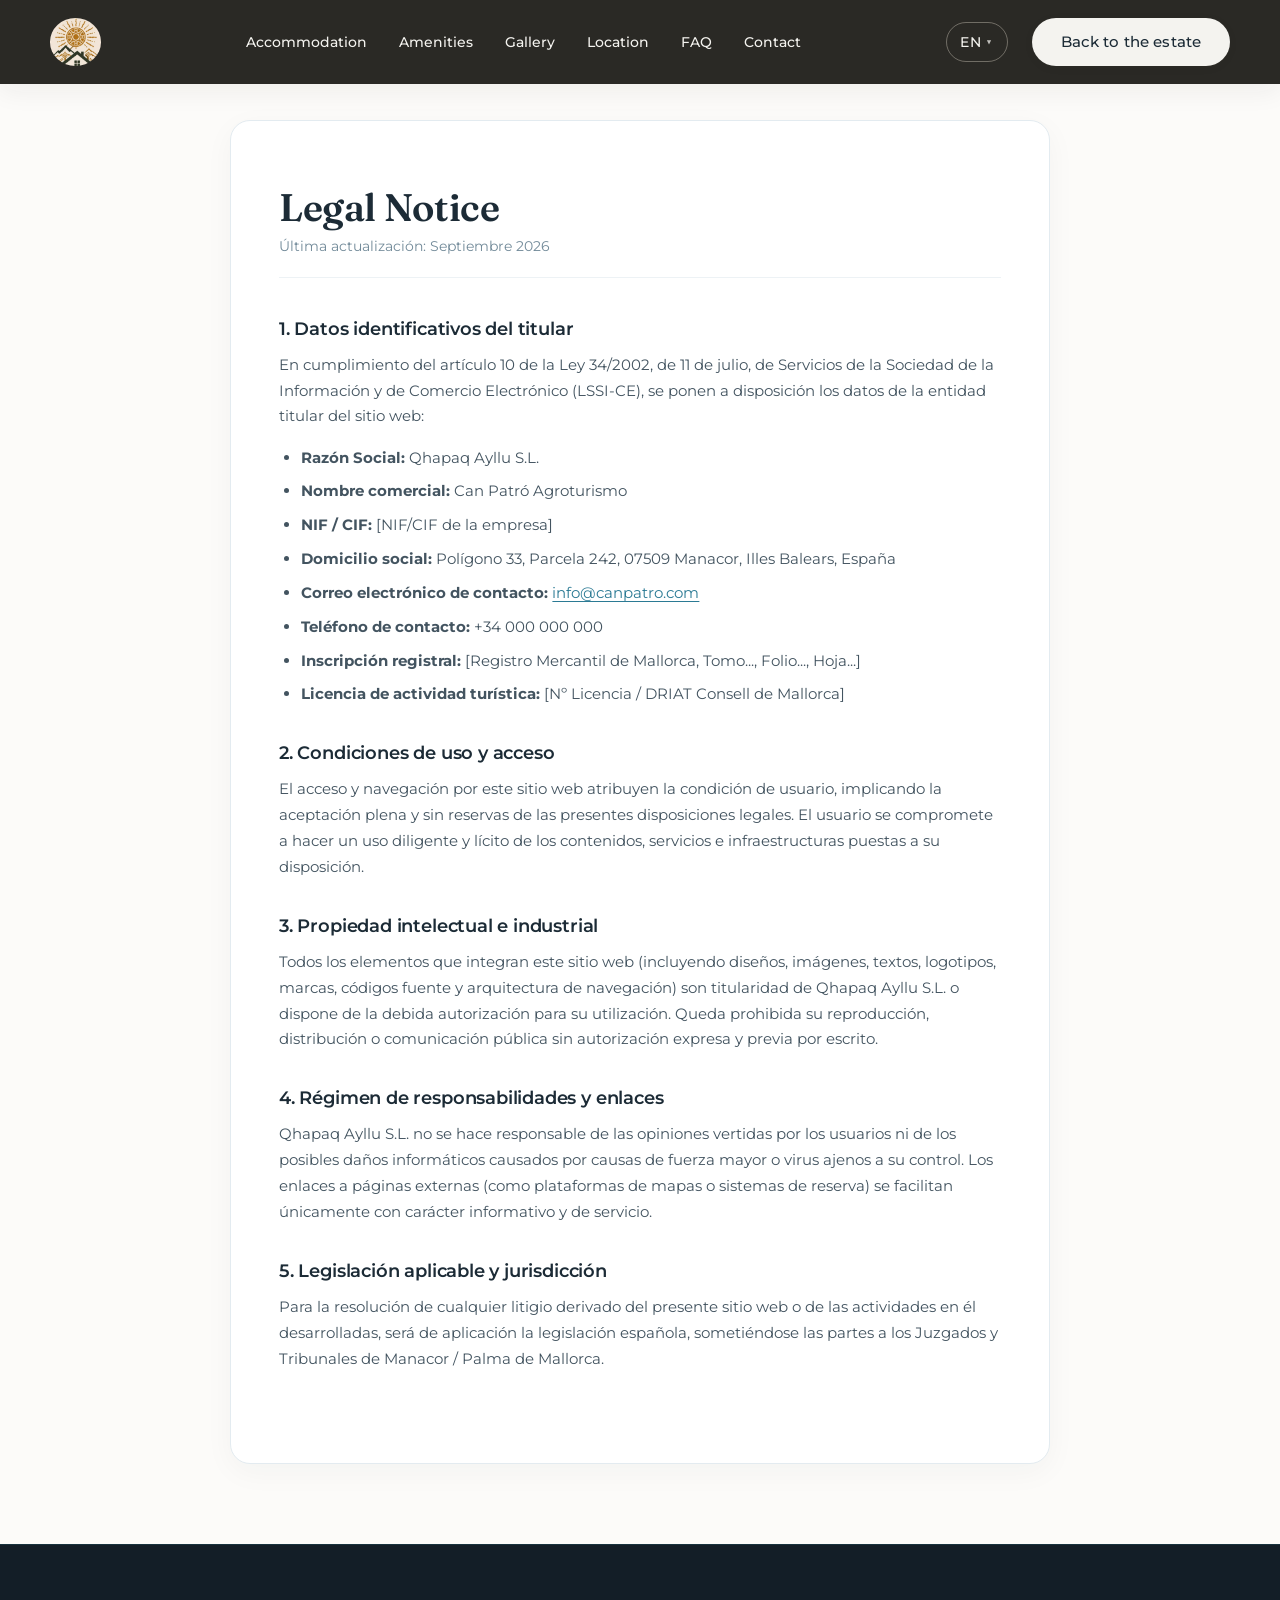
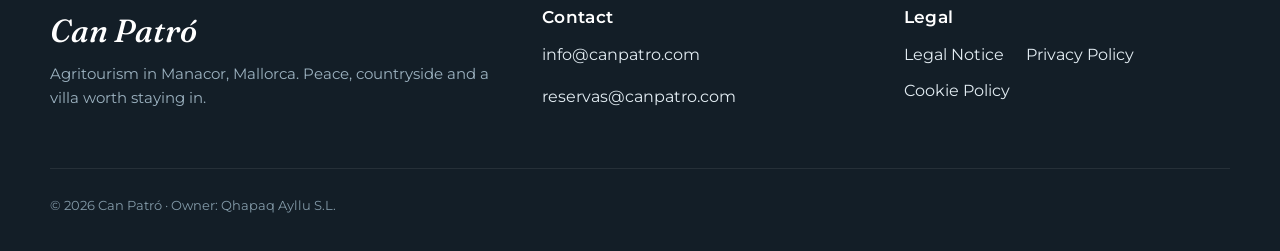
==== commit ad1117cd: "Arreglo enlaces rotos en pagina "cookies", menú de navegacion en "entorno" y arreglo tipograficos." ====
--- a/aviso-legal.html
+++ b/aviso-legal.html
@@ -123,6 +123,5 @@
       </div>
     </footer>
     <script src="i18n.js"></script>
-    <script src="script.js"></script>
   </body>
 </html>
--- a/style.css
+++ b/style.css
@@ -2435,20 +2435,25 @@
   box-shadow: 0 12px 30px rgba(0, 0, 0, 0.22);
 }
 
-/* Botón secundario: Cristal esmerilado (se lee sobre el suelo claro) */
+/* Botón secundario: Cristal esmerilado (se lee sobre el suelo claro)
+   Contraste reforzado: con 0.35 de opacidad el texto blanco casi
+   desaparecía sobre las zonas más claras de la foto (parte del
+   suelo, cielo). Se sube la opacidad del fondo y se añade una
+   sombra al texto para que se lea bien en toda la foto. */
 .btn-hero-secondary {
-  background: rgba(38, 36, 32, 0.35); /* Fondo oscuro muy suave y translúcido */
+  background: rgba(30, 28, 24, 0.6); /* Fondo oscuro translúcido, más opaco */
   backdrop-filter: blur(8px);
   -webkit-backdrop-filter: blur(8px);
   color: #ffffff !important;
-  border: 1px solid rgba(255, 255, 255, 0.45);
+  text-shadow: 0 1px 4px rgba(0, 0, 0, 0.55);
+  border: 1px solid rgba(255, 255, 255, 0.55);
   font-weight: 400;
   transition: transform 0.3s ease, background-color 0.3s ease, border-color 0.3s ease;
 }
 
 .btn-hero-secondary:hover {
-  background: rgba(38, 36, 32, 0.55);
-  border-color: rgba(255, 255, 255, 0.8);
+  background: rgba(30, 28, 24, 0.78);
+  border-color: rgba(255, 255, 255, 0.85);
   transform: translateY(-2px);
   color: #ffffff !important;
 }
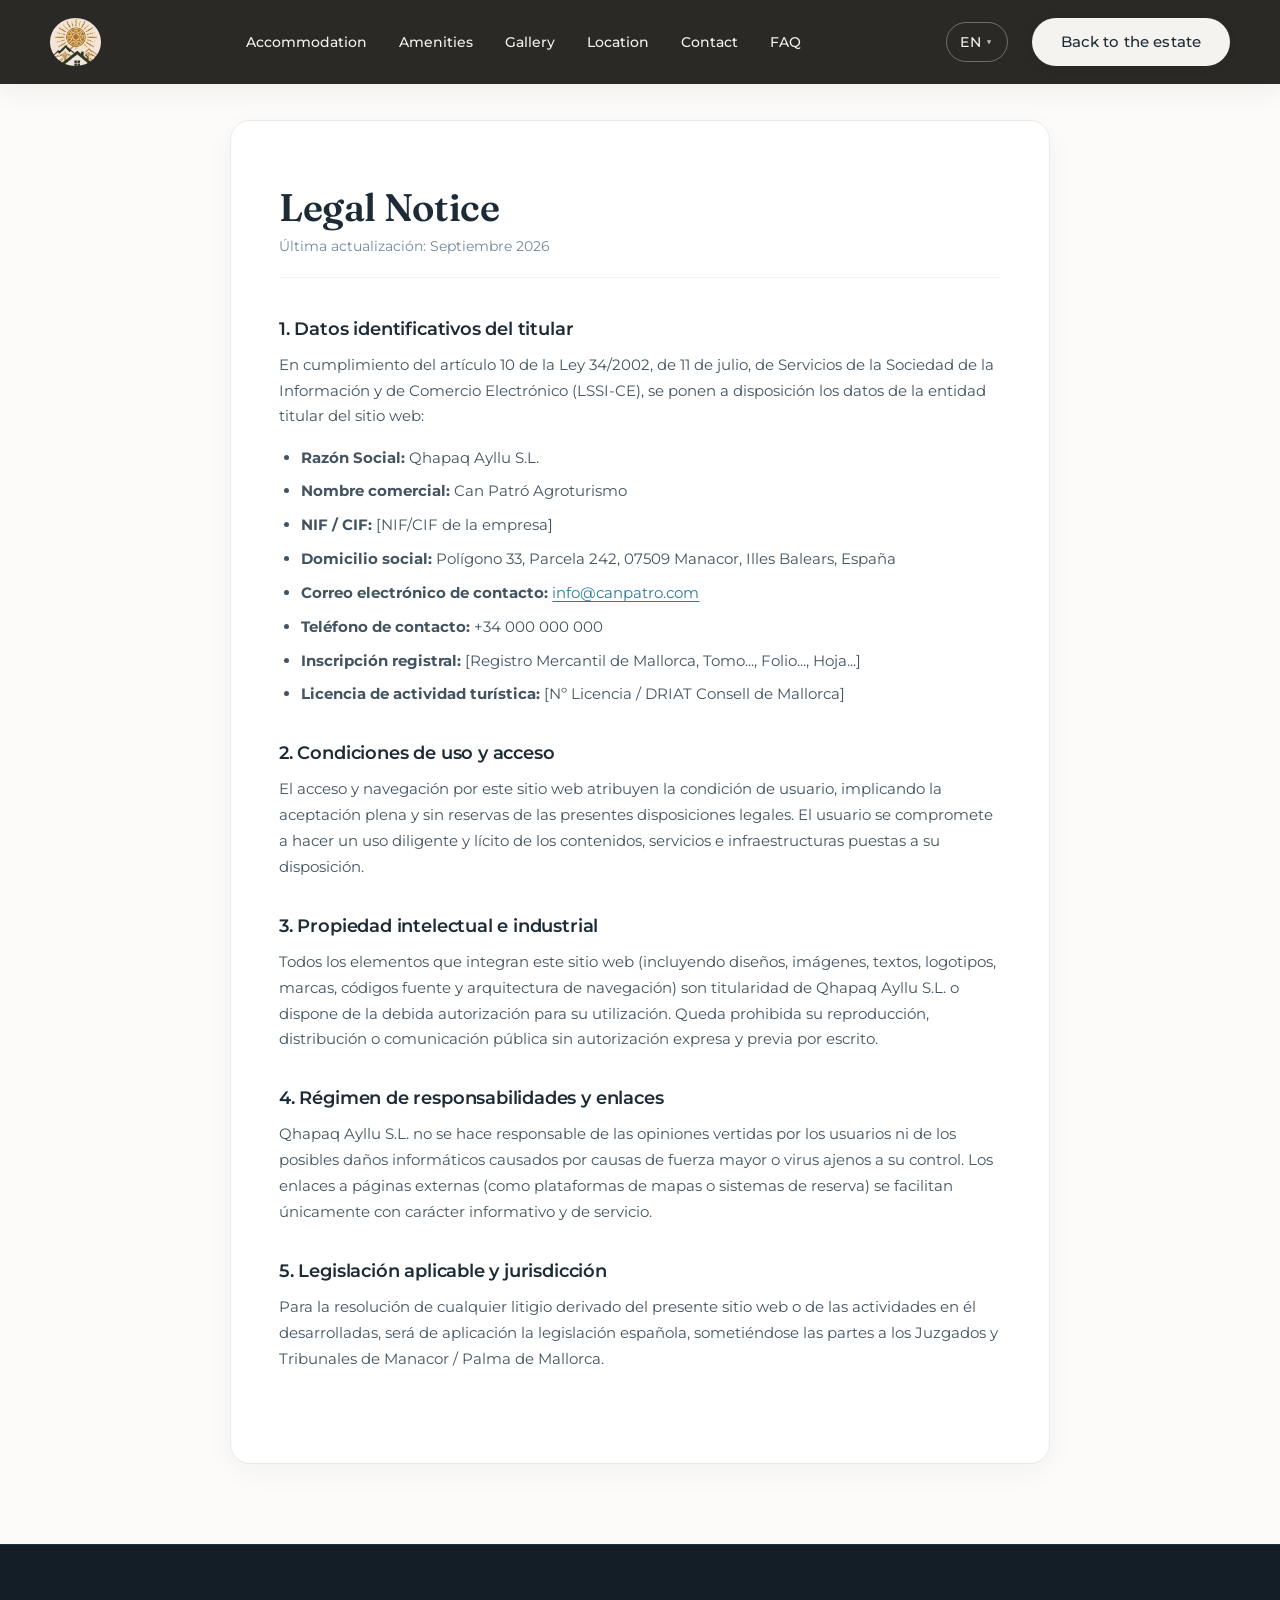
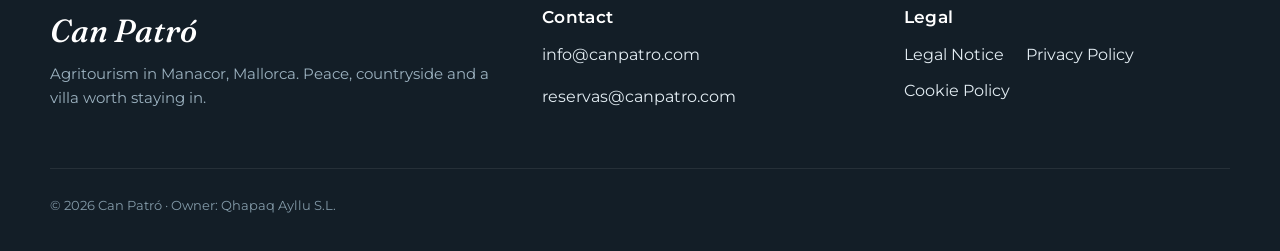
==== commit dd78c216: "Cambio de sitio FAQ con Contacto en el menu. Traduccion de entorno no funcionaba, ya arreglado. Quit" ====
--- a/aviso-legal.html
+++ b/aviso-legal.html
@@ -31,8 +31,9 @@
             <li><a href="index.html#servicios" data-i18n="nav.servicios">Servicios</a></li>
             <li><a href="index.html#galeria" data-i18n="nav.galeria">Galería</a></li>
             <li><a href="index.html#ubicacion" data-i18n="nav.ubicacion">Ubicación</a></li>
+            <li><a href="index.html#contacto" data-i18n="nav.contacto">Contacto</a></li>
             <li><a href="index.html#faq" data-i18n="nav.faq">FAQ</a></li>
-            <li><a href="index.html#contacto" data-i18n="nav.contacto">Contacto</a></li>
+            
             <li class="mobile-only-btn">
               <a class="btn btn-primary nav-cta" href="index.html" data-i18n="nav.back">Volver a la finca</a>
             </li>
